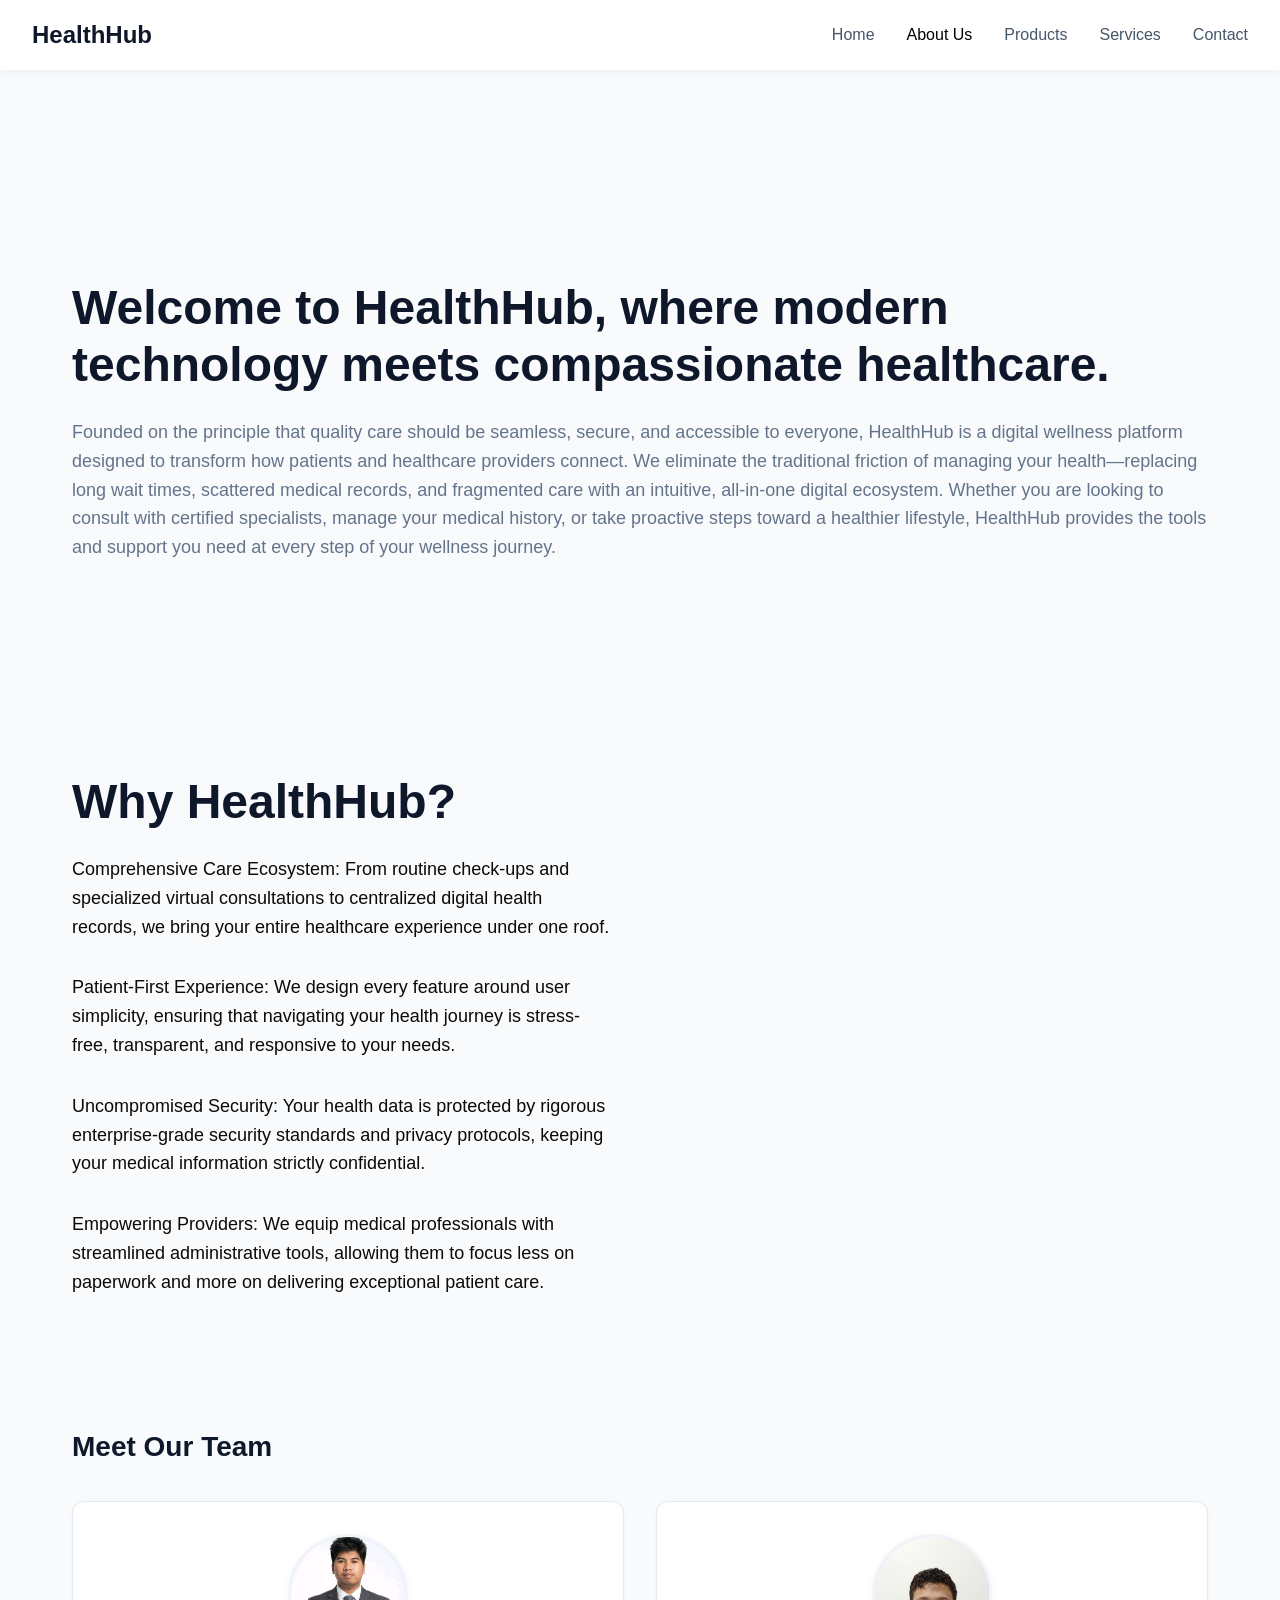
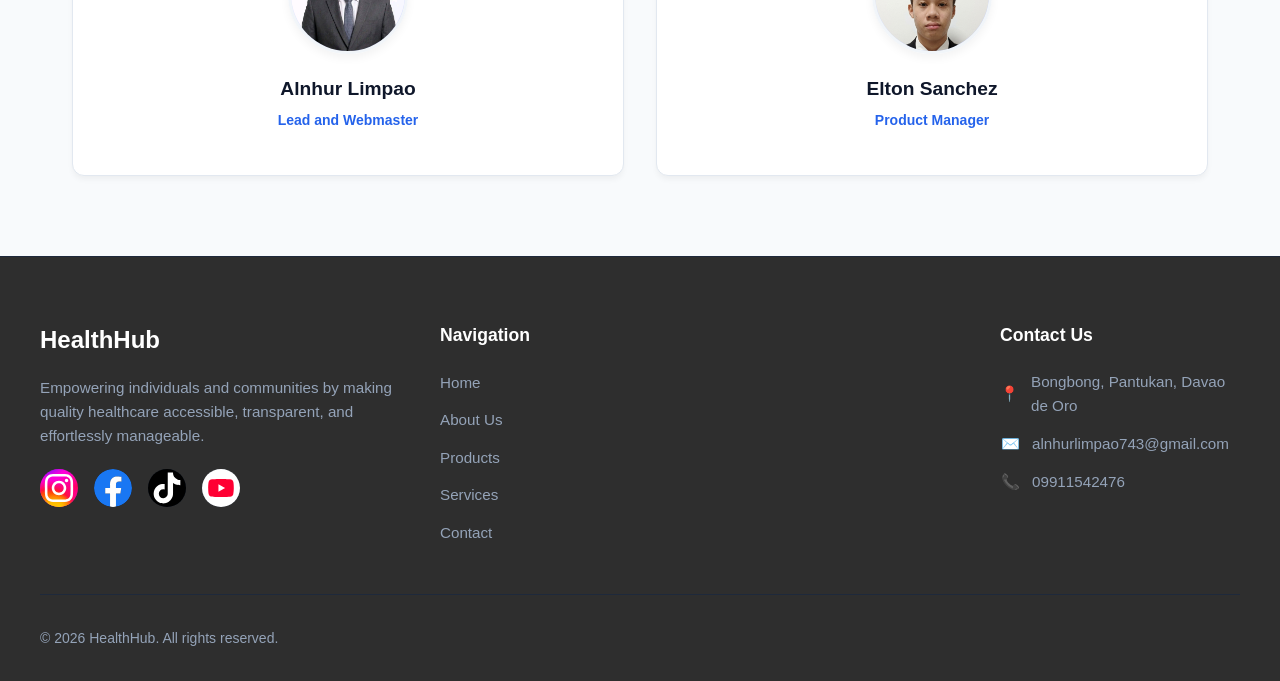
==== about_us.html @ 217bcf4e "move files" ====
<!DOCTYPE html>
<html>

<head>
  <meta charset="utf-8">
  <link rel="stylesheet" type="text/css" href="style.css">
  <meta name="viewport" content="width=device-width, initial-scale=1">
  <title></title>
</head>

<body>
  <nav class="nav">
    <!-- Brand Logo -->
    <div class="navbar-logo">
      <a href="#">HealthHub</a>
    </div>

    <!-- Mobile Hamburger Toggle -->
    <div class="menu-toggle" id="mobile-menu">
      <span class="bar"></span>
      <span class="bar"></span>
      <span class="bar"></span>
    </div>

    <!-- Links -->
    <ul class="nav-links" id="nav-links">
      <li><a href="home.html">Home</a></li>
      <li><a href="about_us.html" style="color: #000000">About Us</a></li>
      <li><a href="products.html">Products</a></li>
      <li><a href="services.html">Services</a></li>
      <li><a href="contact.html">Contact</a></li>
    </ul>
  </nav>
  <script>
    const mobileMenu = document.getElementById('mobile-menu');
    const navLinks = document.getElementById('nav-links');

    mobileMenu.addEventListener('click', () => {
      navLinks.classList.toggle('active');
    });
  </script>

  <header class="hero">
    <div class="hero-content">
      <h1 class="hero-title">Welcome to HealthHub, where modern technology meets compassionate healthcare.</h1>
      <p class="hero-description-full">
        Founded on the principle that quality care should be seamless, secure, and accessible to everyone, HealthHub is
        a digital wellness platform designed to transform how patients and healthcare providers connect. We eliminate
        the traditional friction of managing your health—replacing long wait times, scattered medical records, and
        fragmented care with an intuitive, all-in-one digital ecosystem.

        Whether you are looking to consult with certified specialists, manage your medical history, or take proactive
        steps toward a healthier lifestyle, HealthHub provides the tools and support you need at every step of your
        wellness journey.
      </p>

    </div>
    </div>
  </header>

  <div class="hero-compact">
    <div class="hero-content">
      <h1 class="hero-title">Why HealthHub?</h1>
      <p class="hero-description-hc">Comprehensive Care Ecosystem: From routine check-ups and specialized virtual
        consultations to centralized digital health records, we bring your entire healthcare experience under one roof.
      </p>
      <p class="hero-description-hc">Patient-First Experience: We design every feature around user simplicity, ensuring
        that navigating your health journey is stress-free, transparent, and responsive to your needs.</p>
      <p class="hero-description-hc">Uncompromised Security: Your health data is protected by rigorous enterprise-grade
        security standards and privacy protocols, keeping your medical information strictly confidential.</p>
      <p class="hero-description-hc">Empowering Providers: We equip medical professionals with streamlined
        administrative tools, allowing them to focus less on paperwork and more on delivering exceptional patient care.
      </p>
    </div>
  </div>

<section class="team-section">
  <div class="section-header">
    <h2>Meet Our Team</h2>
  </div>

  <div class="team-grid">
    <!-- Card with Image -->
    <div class="team-card">
      <div class="team-avatar">
        <img src="img/tm._limpao.jpg" alt="Alnhur Limpao" />
      </div>
      <h3 class="team-name">Alnhur Limpao</h3>
      <span class="team-role">Lead and Webmaster</span>
      <p class="team-bio"></p>
    </div>

    <!-- Card with Initials Fallback (if no image is provided) -->
    <div class="team-card">
      <div class="team-avatar">
        <img src="img/tm_sanchez.jpg">
      </div>
      <h3 class="team-name">Elton Sanchez</h3>
      <span class="team-role">Product Manager</span>
      <p class="team-bio"></p>
    </div>
  </div>
</section>
  <!-- Site Footer -->
  <footer class="site-footer">
    <div class="footer-container">

      <!-- Brand & Socials -->
      <div class="footer-brand">
        <a href="#" class="footer-logo">HealthHub</a>
        <p>Empowering individuals and communities by making quality healthcare accessible, transparent, and effortlessly
          manageable.</p>
        <div class="social-links" style="margin-top: 1.25rem;">
          <a href="https://instagram.com target=" _blank" rel="noopener noreferrer" class="social-icon"
            aria-label="Instagram"><img src="svg/logo_insta.svg"></a>
          <a href="https://Facebook.com" target="_blank" rel="noopener noreferrer" class="social-icon"
            aria-label="Facebook"><img src="svg/logo_facebook.svg"></a>
          <a href="https://tiktok.com" target="_blank" rel="noopener noreferrer" class="social-icon"
            aria-label="Tiktok"><img src="svg/logo_tiktok.svg"></a>
          <a href="https://youtube.com" target="_blank" rel="noopener noreferrer" class="social-icon"
            aria-label="YouTube"><img src="svg/logo_youtube.svg"></a>
        </div>
      </div>

      <!-- Quick Links -->
      <div class="footer-column">
        <h4>Navigation</h4>
        <ul class="footer-links">
          <li><a href="home.html">Home</a></li>
          <li><a href="about_us.html">About Us</a></li>
          <li><a href="products.html">Products</a></li>
          <li><a href="services.html">Services</a></li>
          <li><a href="contact.html">Contact</a></li>
        </ul>
      </div>

      <!-- Resources -->
      <div class="footer-column">
        <h4> </h4>
        <ul class="footer-links">
          <li><a href="#"></a></li>
          <li><a href="#"></a></li>
          <li><a href="#"></a></li>
          <li><a href="#"></a></li>
        </ul>
      </div>

      <!-- Contact Info -->
      <div class="footer-column">
        <h4>Contact Us</h4>
        <ul class="contact-info">
          <li>
            <span class="icon">📍</span>
            <span>Bongbong, Pantukan, Davao de Oro</span>
          </li>
          <li>
            <span class="icon">✉️</span>
            <a href="mailto:alnhurlimpao743@gmail.com">alnhurlimpao743@gmail.com</a>
          </li>
          <li>
            <span class="icon">📞</span>
            <a href="tel:+639911542476">09911542476</a>
          </li>
        </ul>
      </div>

    </div>

    <!-- Bottom Legal Bar -->
    <div class="footer-bottom">
      <p>&copy; 2026 HealthHub. All rights reserved.</p>
      <div class="footer-legal">
        <a href="#"> </a>
        <a href="#"> </a>
        <a href="#"> </a>
      </div>
    </div>
  </footer>

</body>

</html>
---- style.css ----
/* =========================================
   Global Color Variables
   ========================================= */
:root {
  /* Brand & Accent Colors */
  --color-primary: #2563eb;
  --color-primary-hover: #1d4ed8;
  --color-accent-link: #38bdf8;
  --color-link-dark: #001842;

  /* Neutral Surfaces & Backgrounds */
  --color-bg-page: #f8fafc;
  --color-bg-surface: #ffffff;
  --color-bg-subtle: #f1f5f9;
  --color-bg-muted: #eeeeee;
  --color-bg-footer: #2e2e2e;
  --color-bg-dark: #0f172a;
  --color-bg-dark-elevated: #1e293b;

  /* Text Colors */
  --color-text-primary: #1e293b;
  --color-text-heading: #0f172a;
  --color-text-nav: #475569;
  --color-text-muted: #64748b;
  --color-text-footer: #94a3b8;
  --color-text-inverse: #ffffff;
  --color-text-high-contrast: #0a0a0a;

  /* Borders & Dividers */
  --color-border: #e2e8f0;
  --color-border-strong: #cbd5e1;
  --color-border-hover: #94a3b8;
  --color-border-dark: #1e293b;

  /* Gradients & Placeholder Media */
  --color-hero-grad-start: #e0e7ff;
  --color-hero-grad-end: #c7d2fe;
  --color-hero-grad-border: #c7d2fe;
  --color-hero-grad-text: #4338ca;
  --color-media-grad-start: #f1f5f9;
  --color-media-grad-end: #e2e8f0;
  --color-icon-bg: #eff6ff;
  --color-placeholder-line: #888888;
  --color-menu-bar: #334155;

  /* Status & Semantic Colors */
  --color-danger: #ef4444;
  --color-rating: #f59e0b;

  /* Overlays & Shadows */
  --color-shadow-light: rgba(0, 0, 0, 0.05);
  --color-shadow-medium: rgba(0, 0, 0, 0.08);
  --color-shadow-heavy: rgba(0, 0, 0, 0.1);
  --color-shadow-elevated: rgba(0, 0, 0, 0.19);
  --color-shadow-dark: rgba(0, 0, 0, 0.2);
  --color-overlay-drawer: rgba(15, 23, 42, 0.5);
  --color-overlay-modal: rgba(15, 23, 42, 0.6);

  /* Legacy Field Colors (Fixed from invalid unquoted values) */
  --color-field-border: rgba(25, 25, 25, 0.5);
  --color-field-bg: rgb(220, 220, 200);
}

/* Base & Reset */
* {
  box-sizing: border-box;
  margin: 0;
  padding: 0;
}

body {
  font-family: Roboto, sans-serif;
  background-color: var(--color-bg-page);
  color: var(--color-text-primary);
  line-height: 1.6;
}

a {
  color: var(--color-link-dark);
  text-decoration: none;
}

/* Nav Container */
.nav {
  display: flex;
  justify-content: space-between;
  align-items: center;
  background-color: var(--color-bg-surface);
  padding: 1rem 2rem;
  box-shadow: 0 2px 10px var(--color-shadow-light);
  top: 0;
  z-index: 1000;
}

/* Brand Logo */
.navbar-logo a {
  font-size: 1.5rem;
  font-weight: 700;
  color: var(--color-text-heading);
  text-decoration: none;
}

/* Navigation Links */
.nav-links {
  display: flex;
  list-style: none;
  gap: 2rem;
  align-items: center;
}

.nav-links a {
  text-decoration: none;
  color: var(--color-text-nav);
  font-weight: 500;
  transition: color 0.3s ease;
}

.nav-links a:hover {
  color: var(--color-primary);
}

/* Navbar CTA Button */
.btn-nav-cta {
  background-color: var(--color-primary);
  color: var(--color-text-inverse) !important;
  padding: 0.5rem 1.2rem;
  border-radius: 6px;
  transition: background-color 0.3s ease !important;
}

.btn-nav-cta:hover {
  background-color: var(--color-primary-hover) !important;
}

/* Mobile Toggle Hamburger */
.menu-toggle {
  display: none;
  flex-direction: column;
  cursor: pointer;
  gap: 5px;
}

.menu-toggle .bar {
  width: 25px;
  height: 3px;
  background-color: var(--color-menu-bar);
  border-radius: 2px;
  transition: all 0.3s ease;
}

/* Hero Section */
.hero {
  display: flex;
  align-items: center;
  justify-content: space-between;
  max-width: 1200px;
  margin: 0 auto;
  padding: 5rem 2rem 3rem 2rem;
  gap: 3rem;
  min-height: calc(100vh - 200px);
}

.hero-compact {
  display: flex;
  align-items: center;
  justify-content: space-between;
  max-width: 1200px;
  margin: 0 auto;
  padding: 3px 2rem 3rem 2rem;
  gap: 3rem;
}

.hero-title-small {
  display: flex;
  align-items: left;
  justify-content: space-between;
  max-width: auto;
  margin: 0 auto;
  padding: 3px 2rem 3rem 2rem;
  gap: 3rem;
}

.hero-content {
  flex: 1;
}

.hero-title {
  font-size: 3rem;
  font-weight: 800;
  color: var(--color-text-heading);
  line-height: 1.2;
  margin-bottom: 1.5rem;
}

.hero-description {
  font-size: 1.125rem;
  color: var(--color-text-muted);
  margin-bottom: 2rem;
  max-width: 540px;
}

.hero-description-full {
  font-size: 1.125rem;
  color: var(--color-text-muted);
  margin-bottom: 2rem;
  max-width: auto;
}

.hero-description-hc {
  font-size: 1.125rem;
  color: var(--color-text-high-contrast);
  margin-bottom: 2rem;
  max-width: 540px;
}

.hero-actions {
  display: flex;
  gap: 1rem;
}

/* Action Buttons */
.btn {
  display: inline-block;
  padding: 0.8rem 1.8rem;
  font-size: 1rem;
  font-weight: 600;
  text-decoration: none;
  border-radius: 6px;
  transition:
    background-color 0.3s ease,
    border-color 0.3s ease;
}

.btn-primary {
  background-color: var(--color-primary);
  color: var(--color-text-inverse);
}

.btn-primary:hover {
  background-color: var(--color-primary-hover);
}

.btn-secondary {
  background-color: transparent;
  color: var(--color-menu-bar);
  border: 1px solid var(--color-border-strong);
}

.btn-secondary:hover {
  background-color: var(--color-bg-subtle);
  border-color: var(--color-border-hover);
}

/* Hero Graphic Placeholder */
.hero-image {
  flex: 1;
  display: flex;
  justify-content: center;
  align-items: center;
}

.image-card {
  width: 100%;
  max-width: 500px;
  height: 350px;
  background: linear-gradient(
    135deg,
    var(--color-hero-grad-start) 0%,
    var(--color-hero-grad-end) 100%
  );
  border: 1px solid var(--color-hero-grad-border);
  border-radius: 12px;
  display: flex;
  align-items: center;
  justify-content: center;
  color: var(--color-hero-grad-text);
  font-weight: 600;
  font-size: 1.1rem;
  box-shadow: 0 10px 25px -5px var(--color-shadow-light);
}

/* Horizontal Scroll Cards Section */
.features-section {
  max-width: 1200px;
  margin: 0 auto;
  padding: 3rem 2rem 5rem 2rem;
}

.section-header {
  margin-bottom: 1.5rem;
}

.section-header h2 {
  font-size: 1.75rem;
  font-weight: 700;
  color: var(--color-text-heading);
}

.scroll-container {
  display: flex;
  gap: 1.5rem;
  overflow-x: auto;
  padding: 1rem 0.25rem 1.5rem 0.25rem;
  scroll-snap-type: x mandatory;
  scroll-behavior: smooth;
  -webkit-overflow-scrolling: touch;
}

/* Styled Scrollbar */
.scroll-container::-webkit-scrollbar {
  height: 8px;
}

.scroll-container::-webkit-scrollbar-track {
  background: var(--color-border);
  border-radius: 4px;
}

.scroll-container::-webkit-scrollbar-thumb {
  background: var(--color-border-hover);
  border-radius: 4px;
}

.scroll-container::-webkit-scrollbar-thumb:hover {
  background: var(--color-text-muted);
}

/* Card Item */
.card {
  flex: 0 0 300px;
  scroll-snap-align: start;
  background: var(--color-bg-surface);
  border: 1px solid var(--color-border);
  border-radius: 12px;
  padding: 1.5rem;
  box-shadow: 0 4px 6px -1px var(--color-shadow-light);
  transition:
    transform 0.2s ease,
    box-shadow 0.2s ease;
}

.card:hover {
  transform: translateY(-4px);
  box-shadow: 0 10px 15px -3px var(--color-shadow-heavy);
}

.card-icon {
  font-size: 2rem;
  margin-bottom: 1rem;
}

.card h3 {
  font-size: 1.25rem;
  font-weight: 600;
  color: var(--color-text-heading);
  margin-bottom: 0.5rem;
}

.card p {
  font-size: 0.95rem;
  color: var(--color-text-muted);
  margin-bottom: 1.25rem;
}

.card-link {
  font-size: 0.9rem;
  font-weight: 600;
  color: var(--color-primary);
  text-decoration: none;
}

.card-link:hover {
  text-decoration: underline;
}

/* Mobile Responsive */
@media (max-width: 768px) {
  .menu-toggle {
    display: flex;
  }

  .nav-links {
    position: absolute;
    top: 100%;
    left: 0;
    width: 100%;
    background-color: var(--color-bg-surface);
    flex-direction: column;
    gap: 0;
    max-height: 0;
    overflow: hidden;
    transition: max-height 0.3s ease-in-out;
    box-shadow: 0 4px 6px var(--color-shadow-light);
  }

  .nav-links li {
    width: 100%;
    text-align: center;
  }

  .nav-links a {
    display: block;
    padding: 1rem;
    border-top: 1px solid var(--color-bg-subtle);
  }

  .btn-nav-cta {
    border-radius: 0;
  }

  .nav-links.active {
    max-height: 320px;
  }

  .hero {
    flex-direction: column;
    text-align: center;
    padding: 3rem 1.5rem 2rem 1.5rem;
    min-height: auto;
  }

  .hero-title {
    font-size: 2.25rem;
  }

  .hero-description {
    margin-left: auto;
    margin-right: auto;
  }

  .hero-actions {
    justify-content: center;
  }

  .image-card {
    height: 250px;
  }

  .card {
    flex: 0 0 260px;
  }
}

/* Footer Section */
.site-footer {
  background-color: var(--color-bg-footer);
  color: var(--color-text-footer);
  padding: 4rem 2rem 2rem 2rem;
  border-top: 1px solid var(--color-text-primary);
}

.footer-container {
  max-width: 1200px;
  margin: 0 auto;
  display: flex;
  flex-wrap: wrap;
  justify-content: space-between;
  gap: 2.5rem;
  padding-bottom: 3rem;
  border-bottom: 1px solid var(--color-text-primary);
}

.footer-brand {
  flex: 1 1 280px;
}

.footer-brand .footer-logo {
  font-size: 1.5rem;
  font-weight: 700;
  color: var(--color-text-inverse);
  text-decoration: none;
  display: inline-block;
  margin-bottom: 1rem;
}

.footer-brand p {
  font-size: 0.95rem;
  line-height: 1.6;
}

.footer-column {
  flex: 1 1 160px;
}

.footer-column h4 {
  color: var(--color-text-inverse);
  font-size: 1.1rem;
  font-weight: 600;
  margin-bottom: 1.25rem;
}

.footer-links {
  list-style: none;
  display: flex;
  flex-direction: column;
  gap: 0.75rem;
}

.footer-links a {
  color: var(--color-text-footer);
  text-decoration: none;
  font-size: 0.95rem;
  transition: color 0.3s ease;
}

.footer-links a:hover {
  color: var(--color-accent-link);
}

/* Contact Info Styling */
.contact-info {
  list-style: none;
  display: flex;
  flex-direction: column;
  gap: 0.85rem;
  font-size: 0.95rem;
}

.contact-info li {
  display: flex;
  align-items: center;
  gap: 0.75rem;
}

.contact-info a {
  color: var(--color-text-footer);
  text-decoration: none;
  transition: color 0.3s ease;
}

.contact-info a:hover {
  color: var(--color-accent-link);
}

.icon {
  font-style: normal;
  display: inline-block;
  width: 20px;
  text-align: center;
}

/* Social Links List */
.social-links {
  display: flex;
  gap: 1rem;
  margin-top: 0.5rem;
}

.social-links-large {
  display: flex;
  gap: 1rem;
  margin-top: 0.5rem;
}

.social-icon-large {
  display: inline-flex;
  align-items: center;
  justify-content: center;
  width: 58px;
  height: 58px;
  background-color: var(--color-text-primary);
  color: var(--color-text-inverse);
  border-radius: 50%;
  text-decoration: none;
  font-size: 1.2rem;
  box-shadow:
    0 4px 8px 0 var(--color-shadow-dark),
    0 6px 20px 0 var(--color-shadow-elevated);
  transition:
    background-color 0.3s ease,
    transform 0.2s ease;
}

.social-icon-large img {
  border-radius: 50%;
  max-width: 58px;
  max-height: 58px;
}

.social-icon {
  display: inline-flex;
  align-items: center;
  justify-content: center;
  width: 38px;
  height: 38px;
  background-color: var(--color-text-primary);
  color: var(--color-text-inverse);
  border-radius: 50%;
  text-decoration: none;
  font-size: 0.9rem;
  transition:
    background-color 0.3s ease,
    transform 0.2s ease;
}

.social-icon img {
  border-radius: 50%;
  max-width: 38px;
  max-height: 38px;
}

.social-icon:hover {
  background-color: var(--color-primary);
  transform: translateY(-2px);
}

/* Footer Bottom Bar */
.footer-bottom {
  max-width: 1200px;
  margin: 0 auto;
  padding-top: 2rem;
  display: flex;
  justify-content: space-between;
  align-items: center;
  flex-wrap: wrap;
  gap: 1rem;
  font-size: 0.875rem;
}

.footer-legal {
  display: flex;
  gap: 1.5rem;
}

.footer-legal a {
  color: var(--color-text-footer);
  text-decoration: none;
}

.footer-legal a:hover {
  color: var(--color-accent-link);
}

/* Mobile Responsive */
@media (max-width: 768px) {
  .footer-bottom {
    flex-direction: column;
    text-align: center;
  }
}

/* Product Cards Section */
.products-section {
  max-width: 1200px;
  margin: 0 auto;
  padding: 3rem 2rem 5rem 2rem;
}

.product-grid {
  display: grid;
  grid-template-columns: repeat(auto-fit, minmax(260px, 1fr));
  gap: 2rem;
  margin-top: 2rem;
}

/* Individual Product Card */
.product-card {
  background-color: var(--color-bg-muted);
  border: 1px solid var(--color-border);
  border-radius: 12px;
  overflow: hidden;
  display: flex;
  flex-direction: column;
  box-shadow: 0 4px 6px -1px var(--color-shadow-light);
  transition:
    transform 0.3s ease,
    box-shadow 0.3s ease;
  position: relative;
}

.product-card:hover {
  transform: translateY(-5px);
  box-shadow: 0 12px 20px -3px var(--color-shadow-heavy);
}

/* Badge (e.g., Sale, New) */
.product-badge {
  position: absolute;
  top: 12px;
  left: 12px;
  background-color: var(--color-primary);
  color: var(--color-text-inverse);
  font-size: 0.75rem;
  font-weight: 700;
  text-transform: uppercase;
  padding: 0.25rem 0.6rem;
  border-radius: 4px;
  z-index: 10;
}

.product-badge.sale {
  background-color: var(--color-danger);
}

/* Product Image Box */
.product-image {
  width: 100%;
  height: 220px;
  background: linear-gradient(
    135deg,
    var(--color-media-grad-start) 0%,
    var(--color-media-grad-end) 100%
  );
  display: flex;
  align-items: center;
  justify-content: center;
  color: var(--color-text-muted);
  font-weight: 600;
  font-size: 0.95rem;
  overflow: hidden;
}

.product-image img {
  width: 100%;
  height: 100%;
  object-fit: cover;
  transition: transform 0.3s ease;
}

.product-card:hover .product-image img {
  transform: scale(1.05);
}

/* Product Content */
.product-details {
  padding: 1.25rem;
  display: flex;
  flex-direction: column;
  flex-grow: 1;
}

.product-category {
  font-size: 0.75rem;
  text-transform: uppercase;
  letter-spacing: 0.05em;
  color: var(--color-text-muted);
  font-weight: 600;
  margin-bottom: 0.35rem;
}

.product-title {
  font-size: 1.1rem;
  font-weight: 700;
  color: var(--color-text-heading);
  margin-bottom: 0.5rem;
  line-height: 1.3;
}

/* Product Rating Stars */
.product-rating {
  display: flex;
  align-items: center;
  gap: 0.25rem;
  font-size: 0.875rem;
  color: var(--color-rating);
  margin-bottom: 1rem;
}

.product-rating .rating-count {
  color: var(--color-text-muted);
  font-size: 0.8rem;
  margin-left: 0.25rem;
}

/* Footer & Pricing Row */
.product-footer {
  margin-top: auto;
  display: flex;
  align-items: center;
  justify-content: space-between;
  padding-top: 0.75rem;
  border-top: 1px solid var(--color-bg-subtle);
}

.product-price {
  display: flex;
  align-items: baseline;
  gap: 0.5rem;
}

.price-current {
  font-size: 1.25rem;
  font-weight: 700;
  color: var(--color-text-heading);
}

.price-old {
  font-size: 0.875rem;
  color: var(--color-text-footer);
  text-decoration: line-through;
}

/* Add to Cart Button */
.btn-cart {
  background-color: var(--color-text-heading);
  color: var(--color-text-inverse);
  border: none;
  padding: 0.5rem 1rem;
  border-radius: 6px;
  font-size: 0.875rem;
  font-weight: 600;
  cursor: pointer;
  transition:
    background-color 0.2s ease,
    transform 0.1s ease;
}

.btn-cart:hover {
  background-color: var(--color-primary);
}

.btn-cart:active {
  transform: scale(0.97);
}

/* Services Grid Section */
.services-section {
  max-width: 1200px;
  margin: 0 auto;
  padding: 3rem 2rem 5rem 2rem;
}

.services-grid {
  display: grid;
  grid-template-columns: repeat(auto-fit, minmax(300px, 1fr));
  gap: 2rem;
  margin-top: 2rem;
}

/* Service Card Item */
.service-card {
  background-color: var(--color-bg-surface);
  border: 1px solid var(--color-border);
  border-radius: 12px;
  padding: 2rem;
  display: flex;
  flex-direction: column;
  box-shadow: 0 4px 6px -1px var(--color-shadow-light);
  transition:
    transform 0.3s ease,
    box-shadow 0.3s ease,
    border-color 0.3s ease;
}

.service-card:hover {
  transform: translateY(-5px);
  box-shadow: 0 12px 20px -3px var(--color-shadow-medium);
  border-color: var(--color-border-strong);
}

/* Service Icon / Graphic */
.service-icon {
  width: 50px;
  height: 50px;
  background-color: var(--color-icon-bg);
  color: var(--color-primary);
  border-radius: 10px;
  display: flex;
  align-items: center;
  justify-content: center;
  font-size: 1.5rem;
  font-weight: 700;
  margin-bottom: 1.25rem;
}

/* Service Content */
.service-title {
  font-size: 1.25rem;
  font-weight: 700;
  color: var(--color-text-heading);
  margin-bottom: 0.75rem;
}

.service-description {
  font-size: 0.95rem;
  color: var(--color-text-muted);
  line-height: 1.6;
  margin-bottom: 1.5rem;
  flex-grow: 1;
}

/* Service Action Link */
.service-link {
  font-size: 0.9rem;
  font-weight: 600;
  color: var(--color-primary);
  text-decoration: none;
  display: inline-flex;
  align-items: center;
  gap: 0.35rem;
  transition: gap 0.2s ease;
}

.service-link:hover {
  gap: 0.6rem;
  text-decoration: underline;
}

/* Simple Section & Paragraph Styling */
.content-section {
  max-width: 90vw;
  margin: 0 auto;
  padding: 4rem 2rem;
}

.content-section h2 {
  font-size: 2rem;
  font-weight: 700;
  color: var(--color-text-heading);
  margin-bottom: 1.25rem;
  letter-spacing: -0.02em;
}

.content-section p {
  font-size: 1.05rem;
  color: var(--color-text-nav);
  line-height: 1.75;
  margin-bottom: 1.5rem;
}

.content-section p:last-child {
  margin-bottom: 0;
}

.content-split {
  display: flex;
}

.field {
  border: 2px solid var(--color-field-border);
  background: var(--color-field-bg);
  height: 38px;
  max-width: 50%;
}

.field.t {
  height: 110px;
}

.lines {
  display: grid;
  gap: 6px;
  margin-bottom: 14px;
}

.lines i {
  height: 8px;
  background: var(--color-placeholder-line);
  display: block;
}

.lines i:last-child {
  width: 60%;
}

/* --- Shopping Cart & Checkout Styles --- */

/* Cart Trigger Button in Navbar */
.cart-nav-item {
  position: relative;
  cursor: pointer;
}

.cart-btn-trigger {
  background: none;
  border: none;
  font-size: 1rem;
  font-weight: 500;
  color: var(--color-text-nav);
  cursor: pointer;
  display: flex;
  align-items: center;
  gap: 0.4rem;
  transition: color 0.3s ease;
}

.cart-btn-trigger:hover {
  color: var(--color-primary);
}

.cart-badge {
  background-color: var(--color-primary);
  color: var(--color-text-inverse);
  font-size: 0.7rem;
  font-weight: 700;
  padding: 0.15rem 0.45rem;
  border-radius: 50px;
  margin-left: 2px;
}

/* Slide-out Cart Drawer Overlay */
.cart-overlay {
  position: fixed;
  top: 0;
  left: 0;
  width: 100%;
  height: 100%;
  background-color: var(--color-overlay-drawer);
  backdrop-filter: blur(4px);
  z-index: 2000;
  opacity: 0;
  visibility: hidden;
  transition:
    opacity 0.3s ease,
    visibility 0.3s ease;
}

.cart-overlay.active {
  opacity: 1;
  visibility: visible;
}

/* Cart Drawer Panel */
.cart-drawer {
  position: fixed;
  top: 0;
  right: -400px;
  width: 100%;
  max-width: 380px;
  height: 100%;
  background-color: var(--color-bg-surface);
  box-shadow: -5px 0 25px var(--color-shadow-heavy);
  z-index: 2001;
  display: flex;
  flex-direction: column;
  transition: right 0.35s cubic-bezier(0.16, 1, 0.3, 1);
}

.cart-drawer.active {
  right: 0;
}

.cart-header {
  padding: 1.5rem;
  border-bottom: 1px solid var(--color-border);
  display: flex;
  align-items: center;
  justify-content: space-between;
}

.cart-header h3 {
  font-size: 1.25rem;
  font-weight: 700;
  color: var(--color-text-heading);
}

.cart-close-btn {
  background: none;
  border: none;
  font-size: 1.5rem;
  cursor: pointer;
  color: var(--color-text-muted);
  transition: color 0.2s;
}

.cart-close-btn:hover {
  color: var(--color-text-heading);
}

/* Cart Body & Items List */
.cart-body {
  padding: 1.5rem;
  flex-grow: 1;
  overflow-y: auto;
  display: flex;
  flex-direction: column;
  gap: 1rem;
}

.cart-empty-msg {
  text-align: center;
  color: var(--color-text-muted);
  margin-top: 3rem;
  font-size: 0.95rem;
}

.cart-item-row {
  display: flex;
  align-items: center;
  justify-content: space-between;
  padding-bottom: 1rem;
  border-bottom: 1px solid var(--color-bg-subtle);
  gap: 1rem;
}

.cart-item-info h4 {
  font-size: 0.95rem;
  font-weight: 600;
  color: var(--color-text-heading);
  margin-bottom: 0.2rem;
}

.cart-item-price {
  font-size: 0.85rem;
  color: var(--color-text-muted);
}

.cart-item-actions {
  display: flex;
  align-items: center;
  gap: 0.5rem;
}

.cart-item-remove {
  background: none;
  border: none;
  color: var(--color-danger);
  font-size: 0.85rem;
  cursor: pointer;
  font-weight: 600;
}

.cart-item-remove:hover {
  text-decoration: underline;
}

/* Cart Footer & Summary */
.cart-footer {
  padding: 1.5rem;
  border-top: 1px solid var(--color-border);
  background-color: var(--color-bg-page);
}

.cart-total-row {
  display: flex;
  justify-content: space-between;
  align-items: center;
  margin-bottom: 1.25rem;
  font-size: 1.1rem;
  font-weight: 700;
  color: var(--color-text-heading);
}

.btn-checkout {
  width: 100%;
  background-color: var(--color-primary);
  color: var(--color-text-inverse);
  border: none;
  padding: 0.8rem;
  border-radius: 6px;
  font-size: 1rem;
  font-weight: 600;
  cursor: pointer;
  transition: background-color 0.2s ease;
}

.btn-checkout:hover {
  background-color: var(--color-primary-hover);
}

/* Checkout Modal */
.checkout-modal-overlay {
  position: fixed;
  top: 0;
  left: 0;
  width: 100%;
  height: 100%;
  background-color: var(--color-overlay-modal);
  backdrop-filter: blur(4px);
  z-index: 3000;
  display: flex;
  align-items: center;
  justify-content: center;
  opacity: 0;
  visibility: hidden;
  transition:
    opacity 0.3s ease,
    visibility 0.3s ease;
  padding: 1rem;
}

.checkout-modal-overlay.active {
  opacity: 1;
  visibility: visible;
}

.checkout-modal {
  background-color: var(--color-bg-surface);
  width: 100%;
  max-width: 500px;
  border-radius: 12px;
  box-shadow: 0 20px 25px -5px var(--color-shadow-heavy);
  overflow: hidden;
  transform: translateY(20px);
  transition: transform 0.3s ease;
}

.checkout-modal-overlay.active .checkout-modal {
  transform: translateY(0);
}

.checkout-modal-header {
  padding: 1.25rem 1.5rem;
  background-color: var(--color-text-heading);
  color: var(--color-text-inverse);
  display: flex;
  justify-content: space-between;
  align-items: center;
}

.checkout-modal-header h3 {
  font-size: 1.15rem;
  font-weight: 600;
}

.checkout-close-btn {
  background: none;
  border: none;
  color: var(--color-text-inverse);
  font-size: 1.5rem;
  cursor: pointer;
}

.checkout-form {
  padding: 1.5rem;
  display: flex;
  flex-direction: column;
  gap: 1rem;
}

.form-group {
  display: flex;
  flex-direction: column;
  gap: 0.35rem;
}

.form-group label {
  font-size: 0.85rem;
  font-weight: 600;
  color: var(--color-text-nav);
}

.form-group input,
.form-group select {
  padding: 0.7rem;
  border: 1px solid var(--color-border-strong);
  border-radius: 6px;
  font-size: 0.95rem;
  font-family: inherit;
  outline: none;
  transition: border-color 0.2s;
}

.form-group input:focus,
.form-group select:focus {
  border-color: var(--color-primary);
}

.checkout-submit-btn {
  margin-top: 0.5rem;
  background-color: var(--color-primary);
  color: var(--color-text-inverse);
  border: none;
  padding: 0.8rem;
  border-radius: 6px;
  font-size: 1rem;
  font-weight: 600;
  cursor: pointer;
  transition: background-color 0.2s;
}

.checkout-submit-btn:hover {
  background-color: var(--color-primary-hover);
}

.price-unit {
  font-family: sans-serif;
  font-size: 1rem;
}

input {
  width: 20vw;
  height: 30px;
  margin: 5px 0px 5px 0px;
}

/* =========================================
   Team Members Section
   ========================================= */
.team-section {
  max-width: 1200px;
  margin: 0 auto;
  padding: 3rem 2rem 5rem 2rem;
}

.team-grid {
  display: grid;
  grid-template-columns: repeat(auto-fit, minmax(250px, 1fr));
  gap: 2rem;
  margin-top: 2rem;
}

.team-card {
  background-color: var(--color-bg-surface);
  border: 1px solid var(--color-border);
  border-radius: 12px;
  padding: 2rem 1.5rem;
  text-align: center;
  display: flex;
  flex-direction: column;
  align-items: center;
  box-shadow: 0 4px 6px -1px var(--color-shadow-light);
  transition:
    transform 0.3s ease,
    box-shadow 0.3s ease,
    border-color 0.3s ease;
}

.team-card:hover {
  transform: translateY(-5px);
  box-shadow: 0 12px 20px -3px var(--color-shadow-medium);
  border-color: var(--color-border-strong);
}

.team-avatar {
  width: 120px;
  height: 120px;
  border-radius: 50%;
  overflow: hidden;
  margin-bottom: 1.25rem;
  background: linear-gradient(
    135deg,
    var(--color-hero-grad-start) 0%,
    var(--color-hero-grad-end) 100%
  );
  border: 3px solid var(--color-bg-subtle);
  box-shadow: 0 4px 10px var(--color-shadow-light);
  display: flex;
  align-items: center;
  justify-content: center;
  color: var(--color-hero-grad-text);
  font-weight: 700;
  font-size: 1.5rem;
}

.team-avatar img {
  width: 100%;
  height: 100%;
  object-fit: cover;
  object-position: center top;
  transition: transform 0.3s ease;
}

.team-card:hover .team-avatar img {
  transform: scale(1.06);
}

.team-name {
  font-size: 1.2rem;
  font-weight: 700;
  color: var(--color-text-heading);
  margin-bottom: 0.25rem;
}

.team-role {
  font-size: 0.875rem;
  font-weight: 600;
  color: var(--color-primary);
  margin-bottom: 0.75rem;
}

.team-bio {
  font-size: 0.9rem;
  color: var(--color-text-muted);
  line-height: 1.5;
}

@media (max-width: 768px) {
  .team-section {
    padding: 2.5rem 1.5rem 4rem 1.5rem;
  }

  .team-avatar {
    width: 100px;
    height: 100px;
  }
}

/* =========================================
   Contact Section & Message Infobox
   ========================================= */

.contact-section {
  max-width: 1200px;
  margin: 0 auto;
  padding: 3rem 2rem 5rem 2rem;
}

.contact-grid {
  display: grid;
  grid-template-columns: repeat(auto-fit, minmax(300px, 1fr));
  gap: 2.5rem;
  margin-top: 2rem;
  align-items: start;
}

/* Contact Info Card */
.contact-details-card {
  background-color: var(--color-bg-surface);
  border: 1px solid var(--color-border);
  border-radius: 12px;
  padding: 2rem;
  box-shadow: 0 4px 6px -1px var(--color-shadow-light);
}

.contact-details-card h3 {
  font-size: 1.3rem;
  font-weight: 700;
  color: var(--color-text-heading);
  margin-bottom: 0.75rem;
}

.contact-details-card p {
  font-size: 0.95rem;
  color: var(--color-text-muted);
  line-height: 1.6;
  margin-bottom: 1.5rem;
}

.contact-list {
  list-style: none;
  display: flex;
  flex-direction: column;
  gap: 1.1rem;
}

.contact-list-item {
  display: flex;
  align-items: flex-start;
  gap: 0.85rem;
  font-size: 0.95rem;
  color: var(--color-text-primary);
}

.contact-list-icon {
  width: 38px;
  height: 38px;
  flex-shrink: 0;
  border-radius: 8px;
  background-color: var(--color-icon-bg);
  color: var(--color-primary);
  display: flex;
  align-items: center;
  justify-content: center;
  font-weight: 700;
  font-size: 1rem;
}

.contact-list-label {
  display: block;
  font-size: 0.78rem;
  font-weight: 700;
  text-transform: uppercase;
  letter-spacing: 0.04em;
  color: var(--color-text-muted);
  margin-bottom: 0.15rem;
}

.contact-list-value a {
  color: var(--color-text-heading);
  font-weight: 500;
  transition: color 0.2s ease;
}

.contact-list-value a:hover {
  color: var(--color-primary);
}

/* Contact Form Card */
.contact-form-card {
  background-color: var(--color-bg-surface);
  border: 1px solid var(--color-border);
  border-radius: 12px;
  padding: 2rem;
  box-shadow: 0 4px 6px -1px var(--color-shadow-light);
}

.contact-form {
  display: flex;
  flex-direction: column;
  gap: 1rem;
}

/* Scoped input/textarea sizing inside contact form so global input rules don't clip */
.contact-form .form-group input,
.contact-form .form-group select,
.contact-form .form-group textarea {
  width: 100%;
  min-height: 42px;
  height: auto;
  margin: 0;
  padding: 0.7rem 0.85rem;
  border: 1px solid var(--color-border-strong);
  border-radius: 6px;
  background-color: var(--color-bg-surface);
  color: var(--color-text-primary);
  font-size: 0.95rem;
  font-family: inherit;
  outline: none;
  transition:
    border-color 0.2s ease,
    box-shadow 0.2s ease;
}

.contact-form .form-group textarea {
  min-height: 120px;
  resize: vertical;
}

.contact-form .form-group input:focus,
.contact-form .form-group select:focus,
.contact-form .form-group textarea:focus {
  border-color: var(--color-primary);
  box-shadow: 0 0 0 3px var(--color-icon-bg);
}

.contact-submit-btn {
  align-self: flex-start;
  background-color: var(--color-primary);
  color: var(--color-text-inverse);
  border: none;
  padding: 0.8rem 1.75rem;
  border-radius: 6px;
  font-size: 0.95rem;
  font-weight: 600;
  cursor: pointer;
  transition:
    background-color 0.2s ease,
    transform 0.1s ease;
}

.contact-submit-btn:hover {
  background-color: var(--color-primary-hover);
}

.contact-submit-btn:active {
  transform: scale(0.98);
}

/* =========================================
   Message Infobox (Callouts / Alerts)
   ========================================= */

.infobox {
  background-color: var(--color-icon-bg);
  border: 1px solid var(--color-hero-grad-border);
  border-left: 4px solid var(--color-primary);
  border-radius: 8px;
  padding: 1rem 1.25rem;
  margin-bottom: 1.25rem;
  display: flex;
  align-items: flex-start;
  gap: 0.85rem;
  color: var(--color-text-primary);
  box-shadow: 0 2px 6px var(--color-shadow-light);
}

.infobox-icon {
  flex-shrink: 0;
  font-size: 1.15rem;
  font-weight: 700;
  color: var(--color-primary);
  line-height: 1.4;
}

.infobox-content {
  flex-grow: 1;
  font-size: 0.925rem;
  line-height: 1.55;
}

.infobox-title {
  display: block;
  font-weight: 700;
  color: var(--color-text-heading);
  margin-bottom: 0.2rem;
}

.infobox-text {
  color: var(--color-text-nav);
  margin: 0;
}

/* Infobox Variants */
.infobox.success {
  background-color: var(--color-bg-subtle);
  border-color: var(--color-border-strong);
  border-left-color: var(--color-primary);
}

.infobox.warning {
  background-color: var(--color-bg-page);
  border-color: var(--color-border-strong);
  border-left-color: var(--color-rating);
}

.infobox.warning .infobox-icon {
  color: var(--color-rating);
}

.infobox.error {
  background-color: var(--color-bg-page);
  border-color: var(--color-border-strong);
  border-left-color: var(--color-danger);
}

.infobox.error .infobox-icon {
  color: var(--color-danger);
}

/* Mobile Responsive */
@media (max-width: 768px) {
  .contact-section {
    padding: 2.5rem 1.5rem 4rem 1.5rem;
  }

  .contact-details-card,
  .contact-form-card {
    padding: 1.5rem;
  }

  .contact-submit-btn {
    width: 100%;
    text-align: center;
  }
}
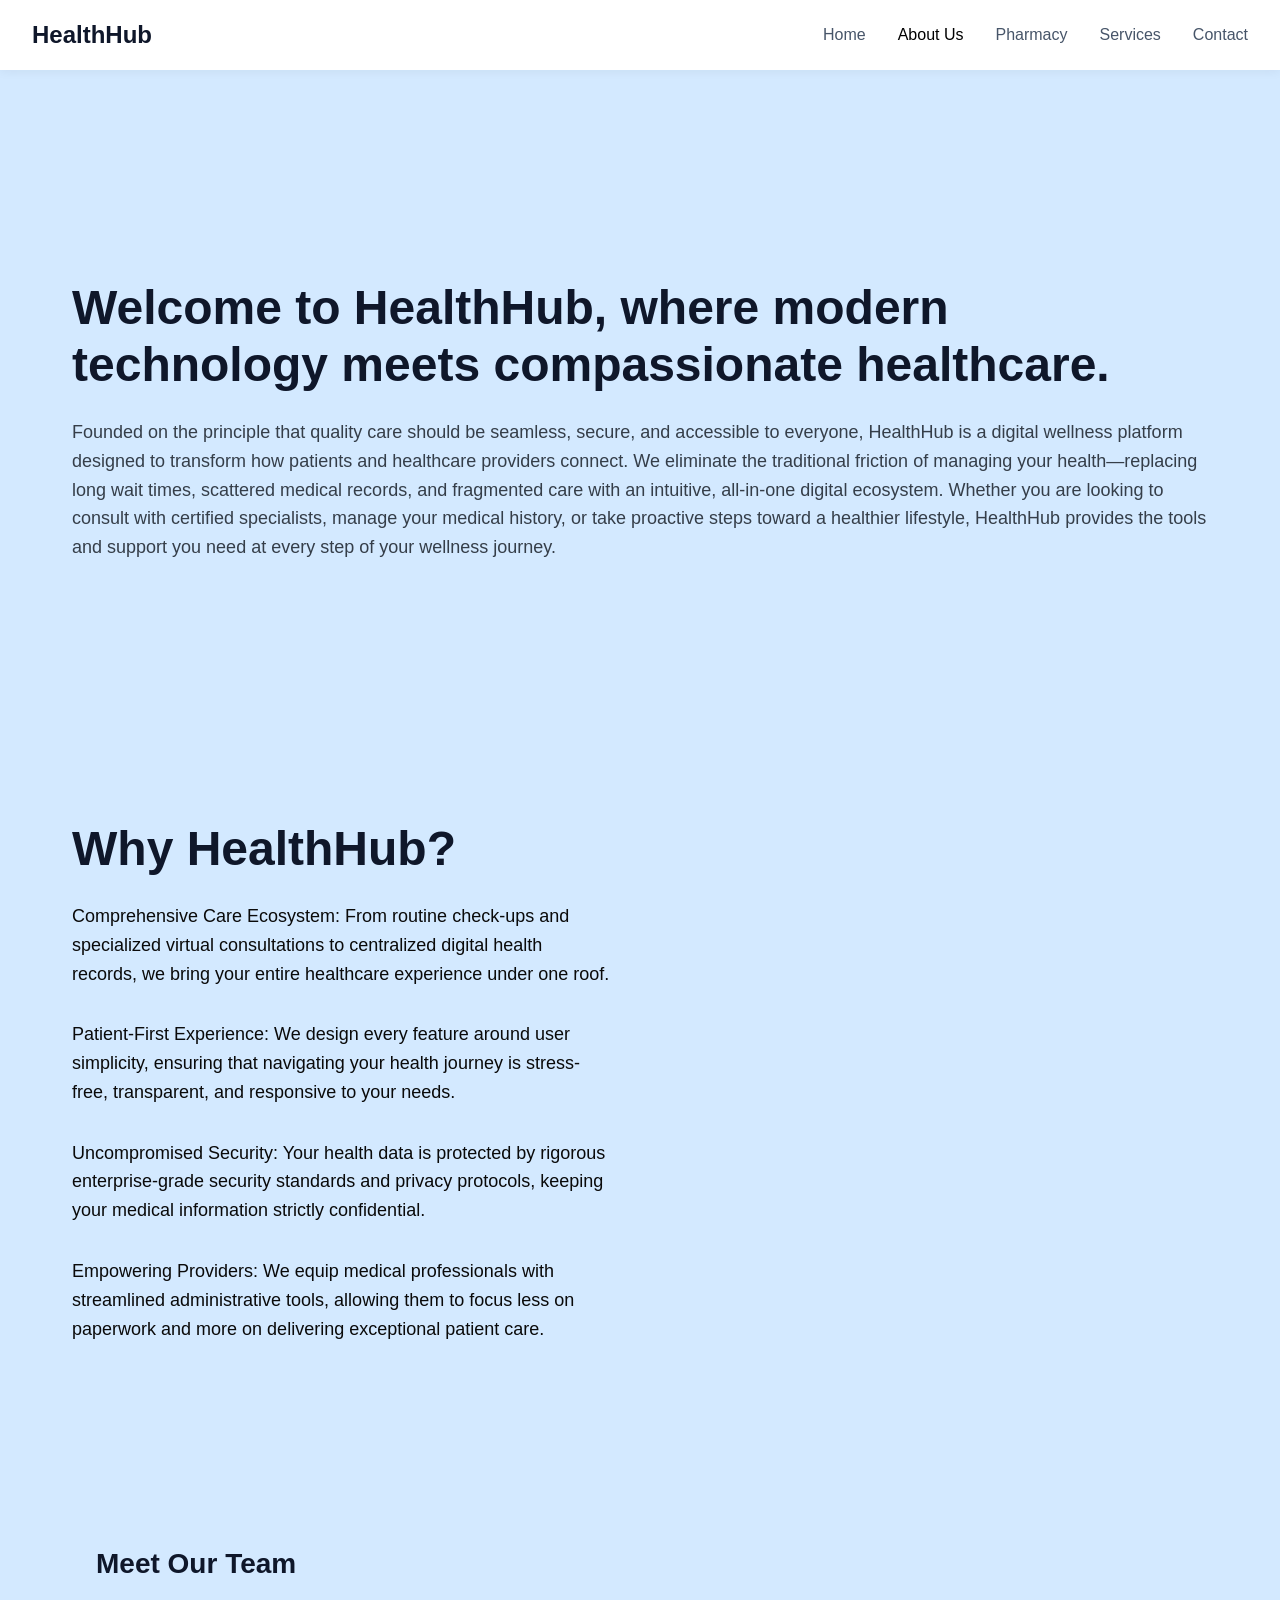
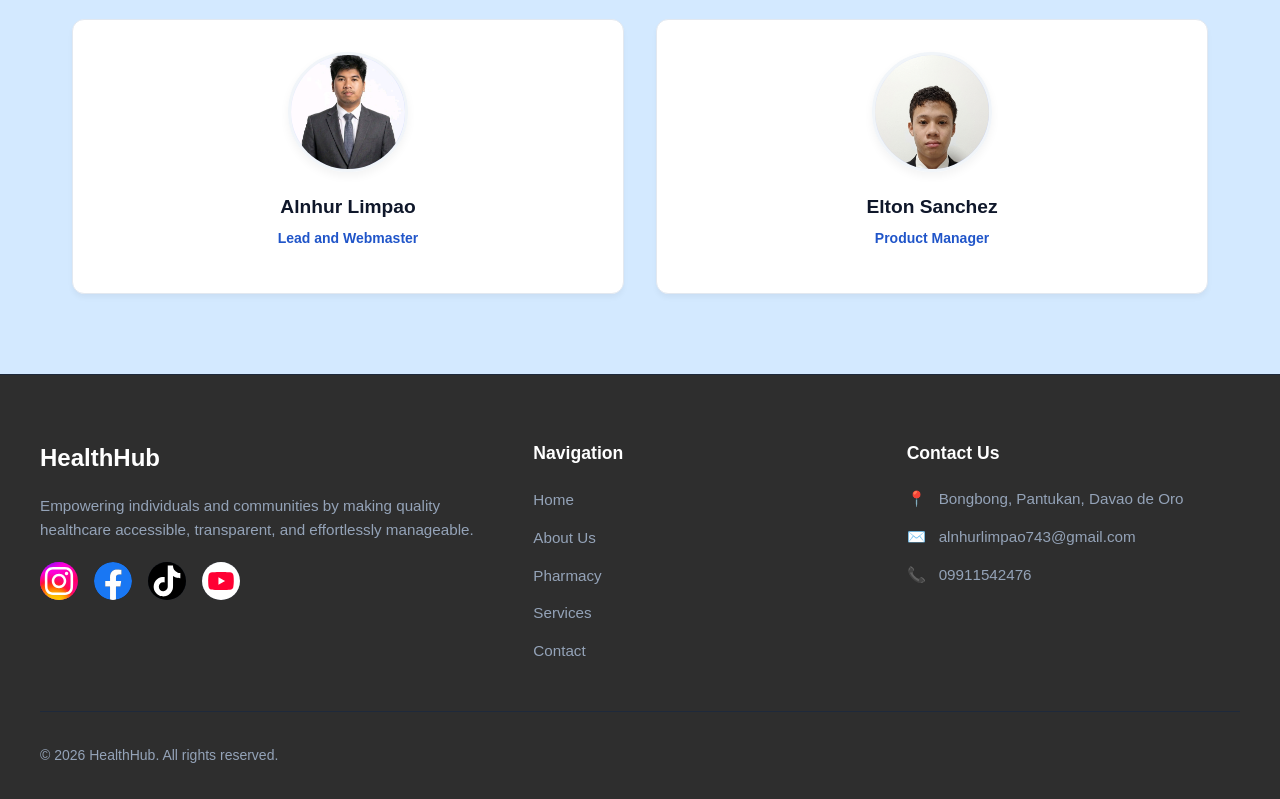
==== commit 73bb5de8: "updates" ====
--- a/about_us.html
+++ b/about_us.html
@@ -5,7 +5,7 @@
   <meta charset="utf-8">
   <link rel="stylesheet" type="text/css" href="style.css">
   <meta name="viewport" content="width=device-width, initial-scale=1">
-  <title></title>
+  <title>About Us</title>
 </head>
 
 <body>
@@ -26,7 +26,7 @@
     <ul class="nav-links" id="nav-links">
       <li><a href="home.html">Home</a></li>
       <li><a href="about_us.html" style="color: #000000">About Us</a></li>
-      <li><a href="products.html">Products</a></li>
+      <li><a href="products.html">Pharmacy</a></li>
       <li><a href="services.html">Services</a></li>
       <li><a href="contact.html">Contact</a></li>
     </ul>
@@ -128,22 +128,13 @@
         <ul class="footer-links">
           <li><a href="home.html">Home</a></li>
           <li><a href="about_us.html">About Us</a></li>
-          <li><a href="products.html">Products</a></li>
+          <li><a href="products.html">Pharmacy</a></li>
           <li><a href="services.html">Services</a></li>
           <li><a href="contact.html">Contact</a></li>
         </ul>
       </div>
 
-      <!-- Resources -->
-      <div class="footer-column">
-        <h4> </h4>
-        <ul class="footer-links">
-          <li><a href="#"></a></li>
-          <li><a href="#"></a></li>
-          <li><a href="#"></a></li>
-          <li><a href="#"></a></li>
-        </ul>
-      </div>
+
 
       <!-- Contact Info -->
       <div class="footer-column">
--- a/style.css
+++ b/style.css
@@ -3,13 +3,13 @@
    ========================================= */
 :root {
   /* Brand & Accent Colors */
-  --color-primary: #2563eb;
+  --color-primary: #2055c9;
   --color-primary-hover: #1d4ed8;
   --color-accent-link: #38bdf8;
   --color-link-dark: #001842;
 
   /* Neutral Surfaces & Backgrounds */
-  --color-bg-page: #f8fafc;
+  --color-bg-page: #d3e9ff;
   --color-bg-surface: #ffffff;
   --color-bg-subtle: #f1f5f9;
   --color-bg-muted: #eeeeee;
@@ -21,7 +21,7 @@
   --color-text-primary: #1e293b;
   --color-text-heading: #0f172a;
   --color-text-nav: #475569;
-  --color-text-muted: #64748b;
+  --color-text-muted: #353e49;
   --color-text-footer: #94a3b8;
   --color-text-inverse: #ffffff;
   --color-text-high-contrast: #0a0a0a;
@@ -108,6 +108,13 @@
   align-items: center;
 }
 
+.nav-links-active {
+  display: flex;
+  list-style: none;
+  gap: 2rem;
+  align-items: top;
+}
+
 .nav-links a {
   text-decoration: none;
   color: var(--color-text-nav);
@@ -168,6 +175,7 @@
   margin: 0 auto;
   padding: 3px 2rem 3rem 2rem;
   gap: 3rem;
+  min-height: calc(100vh - 200px);
 }
 
 .hero-title-small {
@@ -259,10 +267,11 @@
   align-items: center;
 }
 
-.image-card {
+.image-card img{
   width: 100%;
   max-width: 500px;
   height: 350px;
+  max-height: fit-content;
   background: linear-gradient(
     135deg,
     var(--color-hero-grad-start) 0%,
@@ -287,7 +296,7 @@
 }
 
 .section-header {
-  margin-bottom: 1.5rem;
+  margin: 1.5rem;
 }
 
 .section-header h2 {
@@ -1432,16 +1441,16 @@
   color: var(--color-text-primary);
 }
 
-.contact-list-icon {
-  width: 38px;
-  height: 38px;
+.contact-list-icon img{
+  width: 20px;
+  height: 20px;
   flex-shrink: 0;
   border-radius: 8px;
   background-color: var(--color-icon-bg);
   color: var(--color-primary);
   display: flex;
   align-items: center;
-  justify-content: center;
+  justify-content: left;
   font-weight: 700;
   font-size: 1rem;
 }
